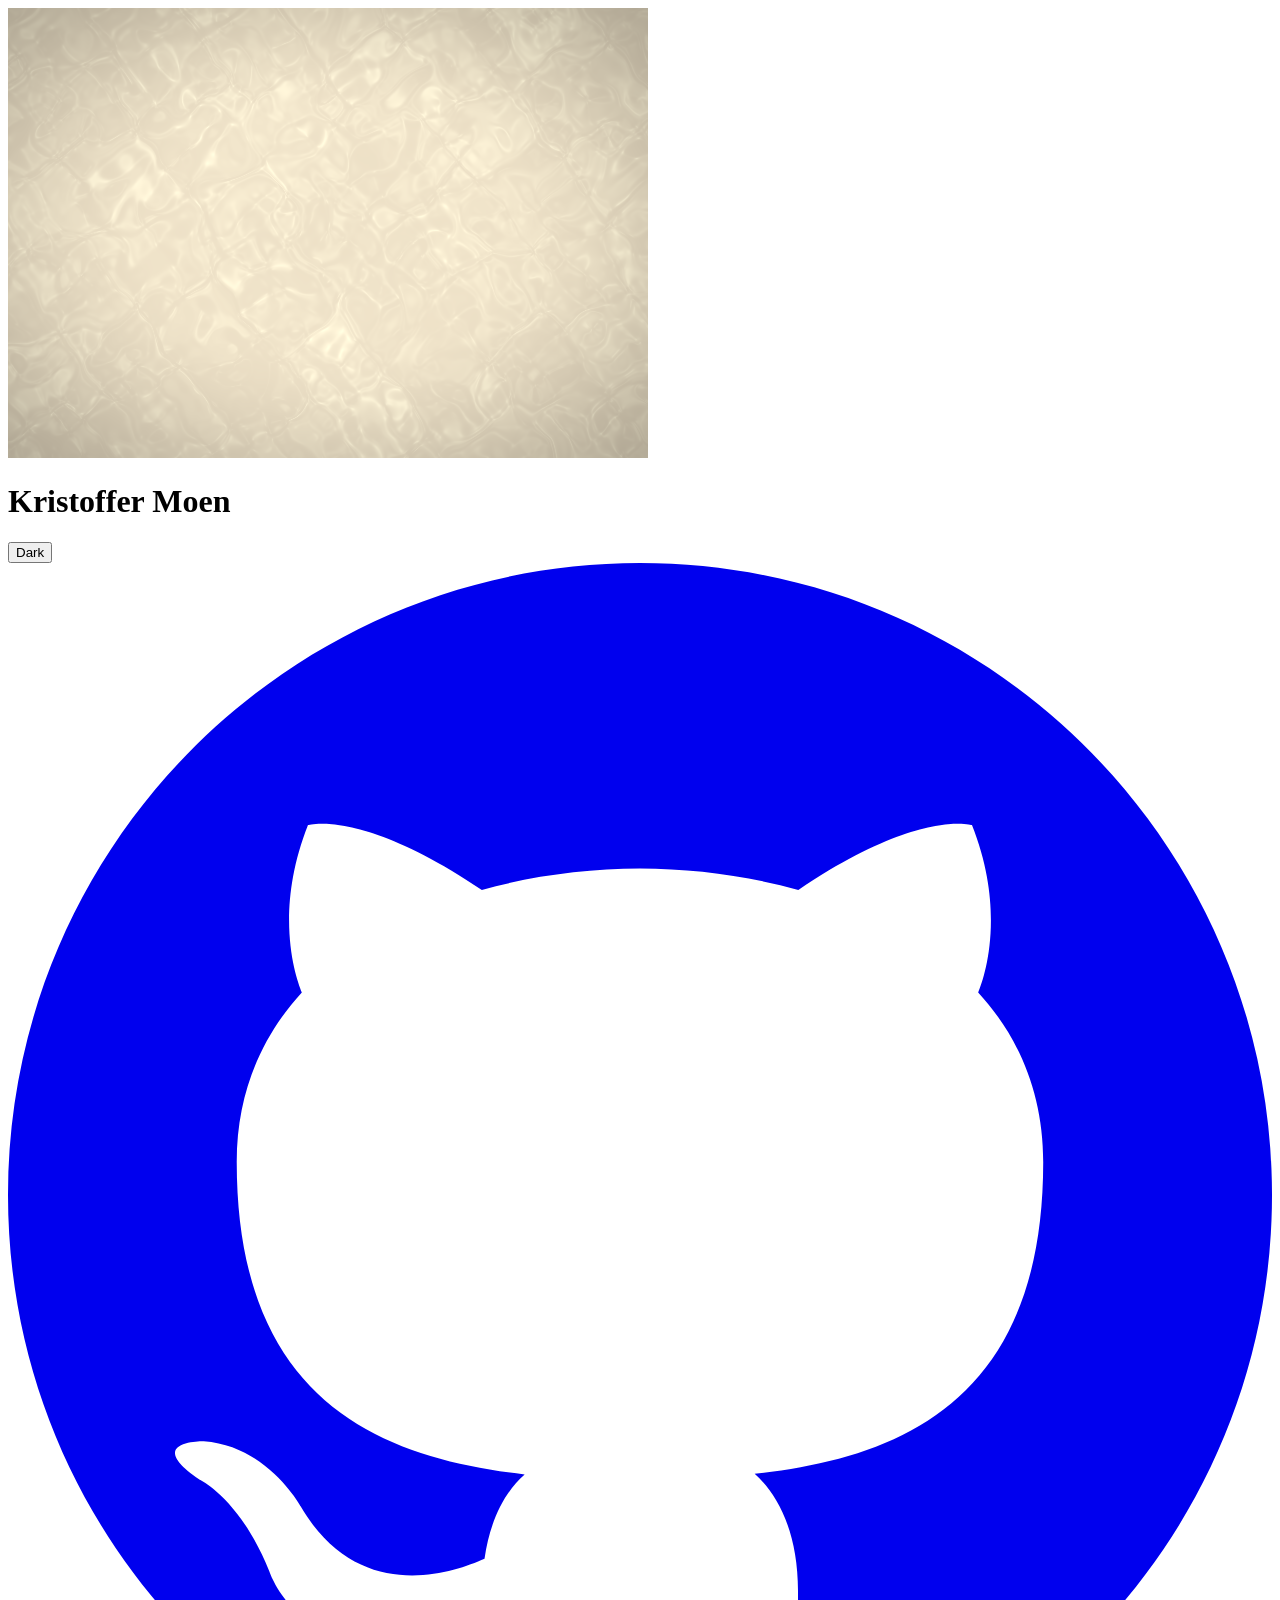
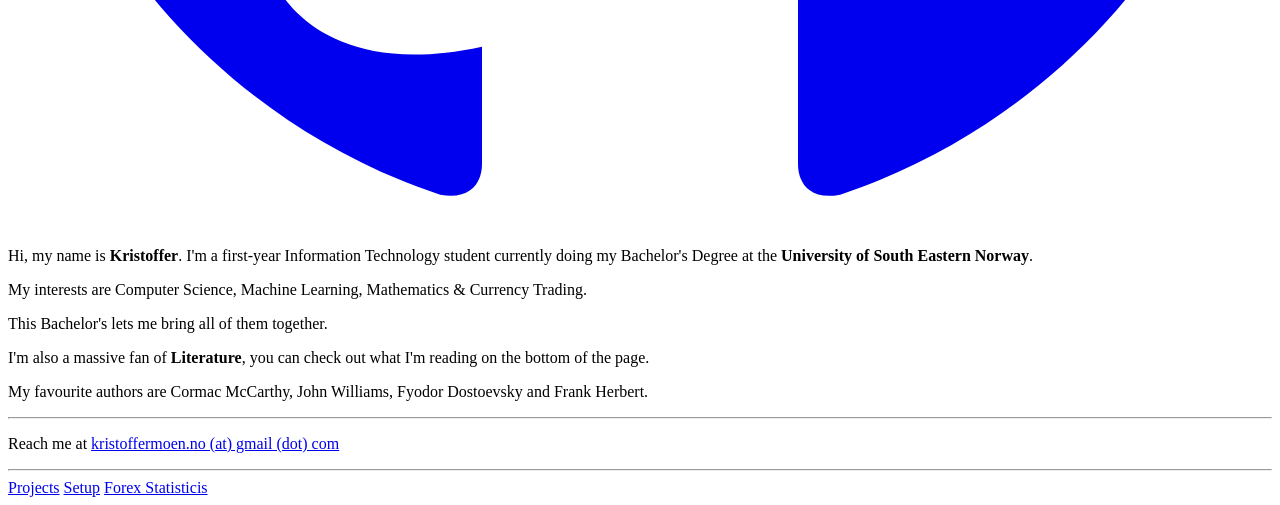
==== index.html @ ff9d9ba9 "More work" ====
<!DOCTYPE html>
<html lang="en" data-theme="light">
<head>
  <meta charset="UTF-8">
  <meta name="viewport" content="width=device-width, initial-scale=1.0">
  <title>Kristoffer Moen</title>
  <link rel="stylesheet" href="CSS/style.css">
</head>
<body>
  <canvas id="caustics"></canvas>
  <div class="container">
    <header>
      <h1>Kristoffer Moen</h1>
      <div class="controls">
        <button class="theme-toggle" aria-label="Toggle theme">
          <span class="light-label">Dark</span>
          <span class="dark-label" style="display: none;">Light</span>
        </button>
        <a href="https://github.com/moen0" class="github-link" target="_blank" rel="noopener noreferrer" aria-label="GitHub">
          <svg viewBox="0 0 24 24" fill="currentColor">
            <path d="M12 0c-6.626 0-12 5.373-12 12 0 5.302 3.438 9.8 8.207 11.387.599.111.793-.261.793-.577v-2.234c-3.338.726-4.033-1.416-4.033-1.416-.546-1.387-1.333-1.756-1.333-1.756-1.089-.745.083-.729.083-.729 1.205.084 1.839 1.237 1.839 1.237 1.07 1.834 2.807 1.304 3.492.997.107-.775.418-1.305.762-1.604-2.665-.305-5.467-1.334-5.467-5.931 0-1.311.469-2.381 1.236-3.221-.124-.303-.535-1.524.117-3.176 0 0 1.008-.322 3.301 1.23.957-.266 1.983-.399 3.003-.404 1.02.005 2.047.138 3.006.404 2.291-1.552 3.297-1.23 3.297-1.23.653 1.653.242 2.874.118 3.176.77.84 1.235 1.911 1.235 3.221 0 4.609-2.807 5.624-5.479 5.921.43.372.823 1.102.823 2.222v3.293c0 .319.192.694.801.576 4.765-1.589 8.199-6.086 8.199-11.386 0-6.627-5.373-12-12-12z"/>
          </svg>
        </a>
      </div>
    </header>

    <main class="bio">
      <p>Hi, my name is <strong>Kristoffer</strong>. I'm a first-year Information Technology student currently doing my Bachelor's Degree at the <strong>University of South Eastern Norway</strong>.</p>

      <p>My interests are Computer Science, Machine Learning, Mathematics & Currency Trading.</p>
      <p>This Bachelor's lets me bring all of them together.</p>

      <p>I'm also a massive fan of <strong>Literature</strong>, you can check out what I'm reading on the bottom of the page.</p>
      <p>My favourite authors are Cormac McCarthy, John Williams, Fyodor Dostoevsky and Frank Herbert.</p>




      <hr>

      <p class="contact">Reach me at <a href="mailto:you@example.com">kristoffermoen.no (at) gmail (dot) com</a></p>
        <hr>
        <div class="nav-links">
            <a href="projects.html">Projects</a>
            <a href="setup.html">Setup</a>
            <a href="forex.html">Forex Statisticis</a>
        </div>
    </main>
  </div>

  <script src="Scripting/caustics.js"></script>
  <script src="Scripting/script.js"></script>
</body>
</html>
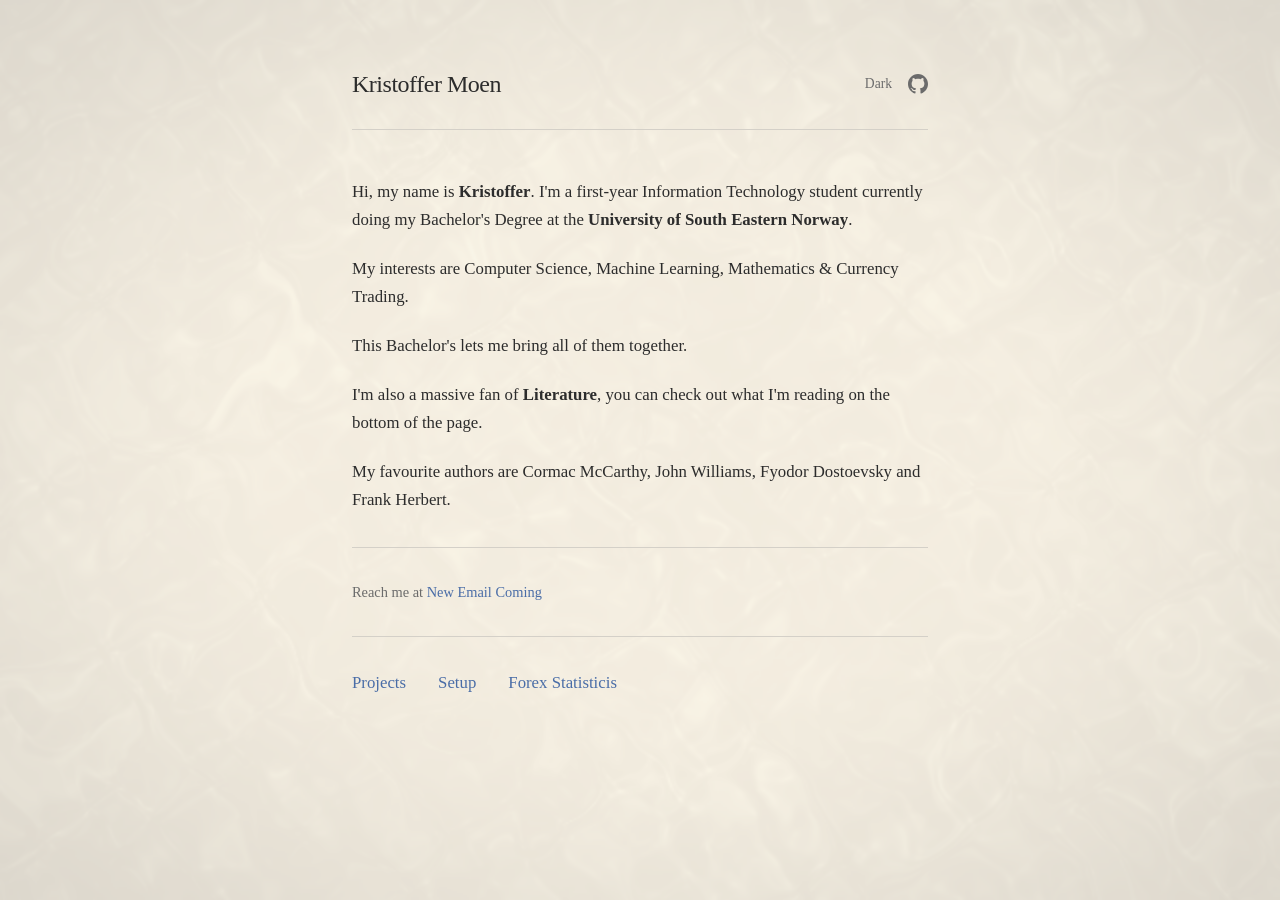
==== commit 9b289bf6: "fix" ====
--- a/index.html
+++ b/index.html
@@ -38,7 +38,7 @@
 
       <hr>
 
-      <p class="contact">Reach me at <a href="mailto:you@example.com">kristoffermoen.no (at) gmail (dot) com</a></p>
+      <p class="contact">Reach me at <a href="mailto:you@example.com">New Email Coming</a></p>
         <hr>
         <div class="nav-links">
             <a href="projects.html">Projects</a>
--- a/CSS/style.css
+++ b/CSS/style.css
@@ -0,0 +1,234 @@
+:root {
+  --bg: #f4f1eb;
+  --text: #2c2c2c;
+  --text-muted: #6b6b6b;
+  --link: #4a6da7;
+  --link-hover: #2c4a7a;
+  --border: #d4d0c8;
+  --accent: #c4785b;
+  --card-bg: rgba(44, 44, 44, 0.04);
+  --card-border: rgba(44, 44, 44, 0.08);
+  --profit: #1a9a6b;
+  --loss: #c94a4a;
+}
+
+[data-theme="dark"] {
+  --bg: #1a1a1a;
+  --text: #e0e0e0;
+  --text-muted: #8a8a8a;
+  --link: #7fa8d4;
+  --link-hover: #a8c5e8;
+  --border: #333;
+  --accent: #d4956e;
+  --card-bg: rgba(255, 255, 255, 0.04);
+  --card-border: rgba(255, 255, 255, 0.06);
+  --profit: #2dd4a0;
+  --loss: #f07070;
+}
+.nav-links {
+  display: flex;
+  gap: 2rem; /* bump this up until it feels right */
+}
+* {
+  margin: 0;
+  padding: 0;
+  box-sizing: border-box;
+}
+
+body {
+  font-family: 'Georgia', 'Times New Roman', serif;
+  background: var(--bg);
+  color: var(--text);
+  line-height: 1.7;
+  min-height: 100vh;
+  transition: background 0.3s ease, color 0.3s ease;
+}
+
+.container {
+  max-width: 640px;
+  margin: 0 auto;
+  padding: 4rem 2rem;
+}
+
+header {
+  display: flex;
+  justify-content: space-between;
+  align-items: center;
+  margin-bottom: 3rem;
+  padding-bottom: 1.5rem;
+  border-bottom: 1px solid var(--border);
+}
+
+h1 {
+  font-size: 1.5rem;
+  font-weight: 400;
+  letter-spacing: -0.02em;
+}
+
+.controls {
+  display: flex;
+  align-items: center;
+  gap: 1rem;
+}
+
+.theme-toggle {
+  background: none;
+  border: none;
+  cursor: pointer;
+  color: var(--text-muted);
+  font-size: 0.85rem;
+  font-family: inherit;
+  transition: color 0.2s ease;
+}
+
+.theme-toggle:hover {
+  color: var(--text);
+}
+
+.github-link {
+  color: var(--text-muted);
+  transition: color 0.2s ease;
+}
+
+.github-link:hover {
+  color: var(--text);
+}
+
+.github-link svg {
+  width: 20px;
+  height: 20px;
+  display: block;
+}
+
+.bio {
+  font-size: 1.05rem;
+}
+
+.bio p {
+  margin-bottom: 1.25rem;
+}
+
+.bio p:last-child {
+  margin-bottom: 0;
+}
+
+a {
+  color: var(--link);
+  text-decoration: none;
+  transition: color 0.2s ease;
+}
+
+a:hover {
+  color: var(--link-hover);
+}
+
+hr {
+  border: none;
+  border-top: 1px solid var(--border);
+  margin: 2rem 0;
+}
+
+.contact {
+  color: var(--text-muted);
+  font-size: 0.9rem;
+}
+
+#caustics {
+  position: fixed;
+  top: 0;
+  left: 0;
+  width: 100%;
+  height: 100%;
+  z-index: -1;
+  opacity: 0.35;
+  pointer-events: none;
+  transition: opacity 0.3s ease;
+}
+
+[data-theme="dark"] #caustics {
+  opacity: 0.18;
+}
+
+
+.stats-grid {
+  display: grid;
+  grid-template-columns: repeat(2, 1fr);
+  gap: 0.75rem;
+  margin-top: 1.25rem;
+}
+
+.stats-grid.triple {
+  grid-template-columns: repeat(3, 1fr);
+}
+
+.stat-box {
+  background: var(--card-bg);
+  border: 1px solid var(--card-border);
+  border-radius: 8px;
+  padding: 1.25rem 1rem;
+  display: flex;
+  flex-direction: column;
+  align-items: center;
+  gap: 0.6rem;
+  transition: background 0.3s ease, border-color 0.3s ease;
+}
+
+.stat-box:hover {
+  border-color: var(--text-muted);
+}
+
+.stat-label {
+  font-size: 0.78rem;
+  color: var(--text-muted);
+  letter-spacing: 0.03em;
+  text-transform: uppercase;
+}
+
+.stat-value {
+  font-size: 1.35rem;
+  font-weight: 600;
+  color: var(--text);
+  font-variant-numeric: tabular-nums;
+}
+
+.stat-wide .stat-value {
+  font-size: 1.5rem;
+}
+
+.stat-value.profit {
+  color: var(--profit);
+}
+
+.stat-value.loss {
+  color: var(--loss);
+}
+
+/* ── Responsive ── */
+
+@media (max-width: 480px) {
+  .stats-grid.triple {
+    grid-template-columns: repeat(2, 1fr);
+  }
+
+  .stat-value {
+    font-size: 1.1rem;
+  }
+
+  .stat-wide .stat-value {
+    font-size: 1.25rem;
+  }
+}
+
+.breadcrumb {
+  font-size: 0.85rem;
+  color: var(--text-muted);
+  margin-bottom: 2rem;
+}
+
+.breadcrumb a {
+  color: var(--link);
+}
+
+.breadcrumb .separator {
+  margin: 0 0.4rem;
+}
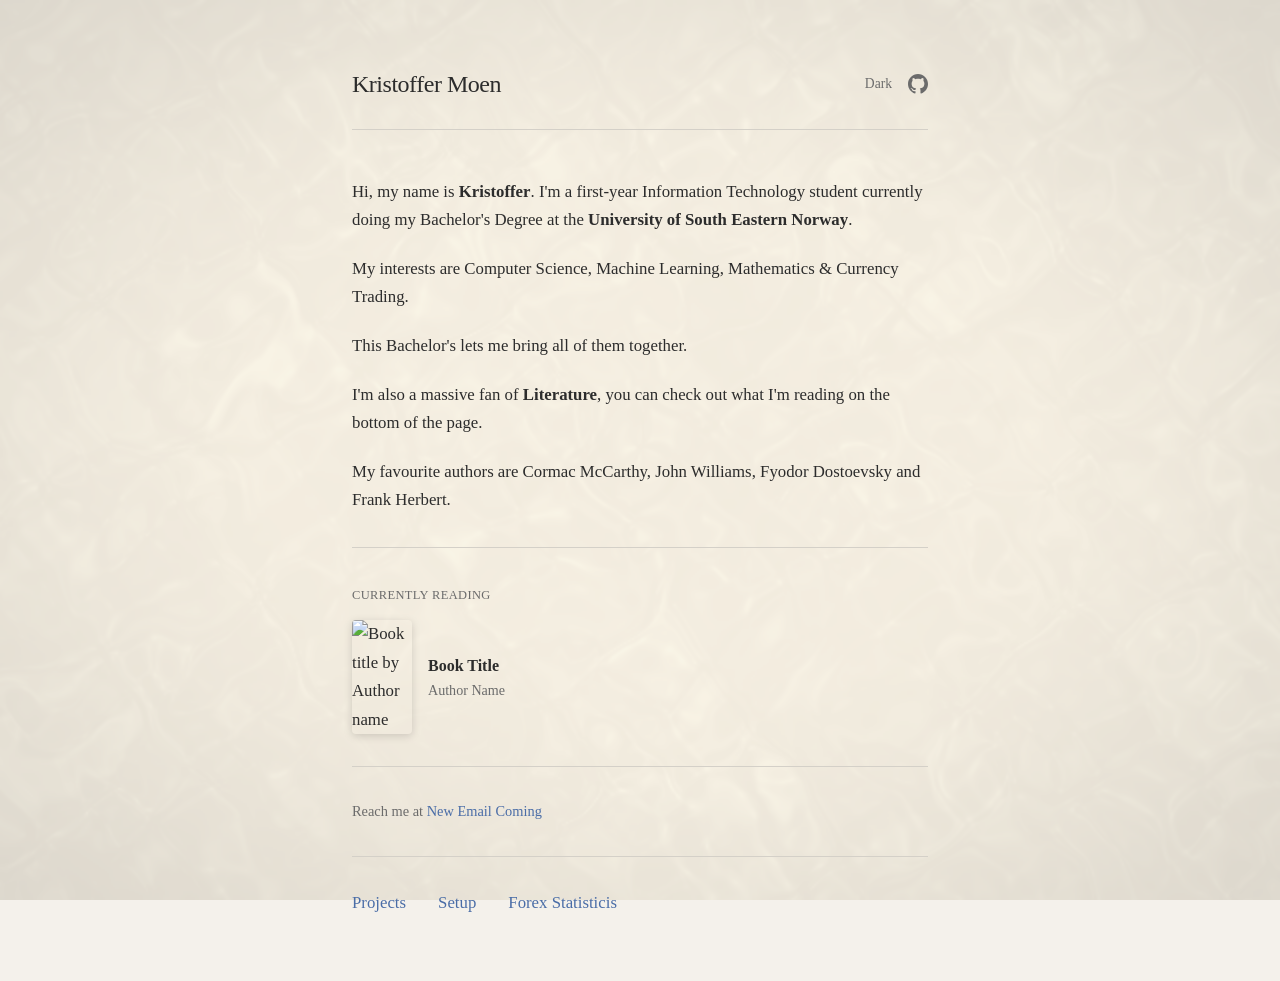
==== commit daf16eb5: "book api" ====
--- a/index.html
+++ b/index.html
@@ -34,12 +34,22 @@
       <p>My favourite authors are Cormac McCarthy, John Williams, Fyodor Dostoevsky and Frank Herbert.</p>
 
 
+      <hr>
+      <div class="currently-reading">
+        <span class="reading-label">Currently reading</span>
+        <div class="book">
+          <img src="images/book-cover.jpg" alt="Book title by Author name">
+          <div class="book-info">
+            <span class="book-title">Book Title</span>
+            <span class="book-author">Author Name</span>
+          </div>
+        </div>
+      </div>
 
+        <hr>
+          <p class="contact">Reach me at <a href="mailto:you@example.com">New Email Coming</a></p>
+        <hr>
 
-      <hr>
-
-      <p class="contact">Reach me at <a href="mailto:you@example.com">New Email Coming</a></p>
-        <hr>
         <div class="nav-links">
             <a href="projects.html">Projects</a>
             <a href="setup.html">Setup</a>
--- a/CSS/style.css
+++ b/CSS/style.css
@@ -231,4 +231,40 @@
 
 .breadcrumb .separator {
   margin: 0 0.4rem;
+}
+
+.currently-reading {
+  margin-top: 0.5rem;
+}
+
+.reading-label {
+  font-size: 0.78rem;
+  text-transform: uppercase;
+  letter-spacing: 0.03em;
+  color: var(--text-muted);
+}
+
+.book {
+  display: flex;
+  align-items: center;
+  gap: 1rem;
+  margin-top: 0.75rem;
+}
+
+.book img {
+  width: 60px;
+  border-radius: 4px;
+  box-shadow: 0 2px 8px rgba(0, 0, 0, 0.15);
+}
+
+.book-title {
+  display: block;
+  font-weight: 600;
+  font-size: 1rem;
+}
+
+.book-author {
+  display: block;
+  color: var(--text-muted);
+  font-size: 0.88rem;
 }
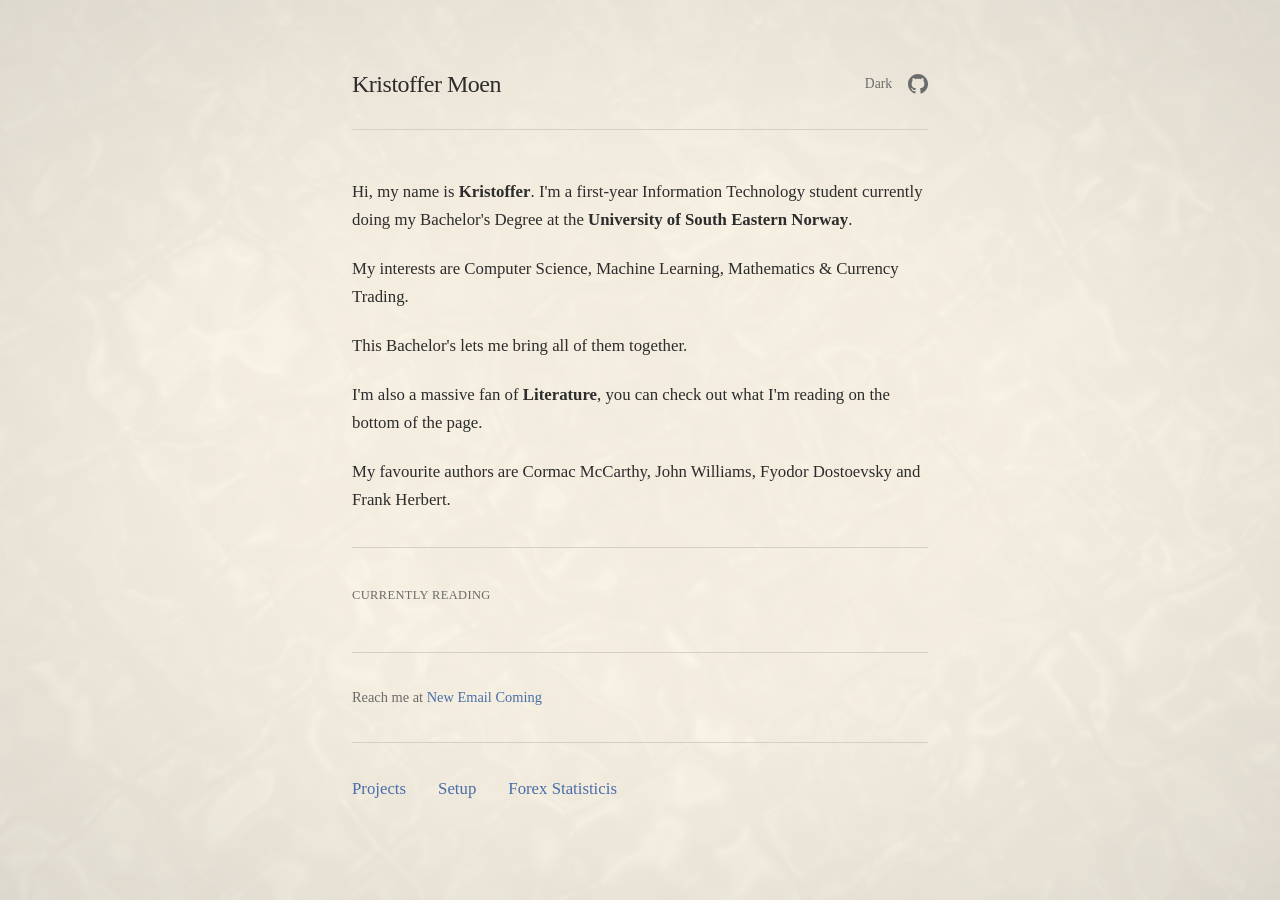
==== commit 0853b218: "fix" ====
--- a/index.html
+++ b/index.html
@@ -38,10 +38,10 @@
       <div class="currently-reading">
         <span class="reading-label">Currently reading</span>
         <div class="book">
-          <img src="images/book-cover.jpg" alt="Book title by Author name">
+          <img src="" alt="">
           <div class="book-info">
-            <span class="book-title">Book Title</span>
-            <span class="book-author">Author Name</span>
+            <span class="book-title"></span>
+            <span class="book-author"></span>
           </div>
         </div>
       </div>
@@ -58,6 +58,7 @@
     </main>
   </div>
 
+  <script src="Scripting/book.js"></script>
   <script src="Scripting/caustics.js"></script>
   <script src="Scripting/script.js"></script>
 </body>
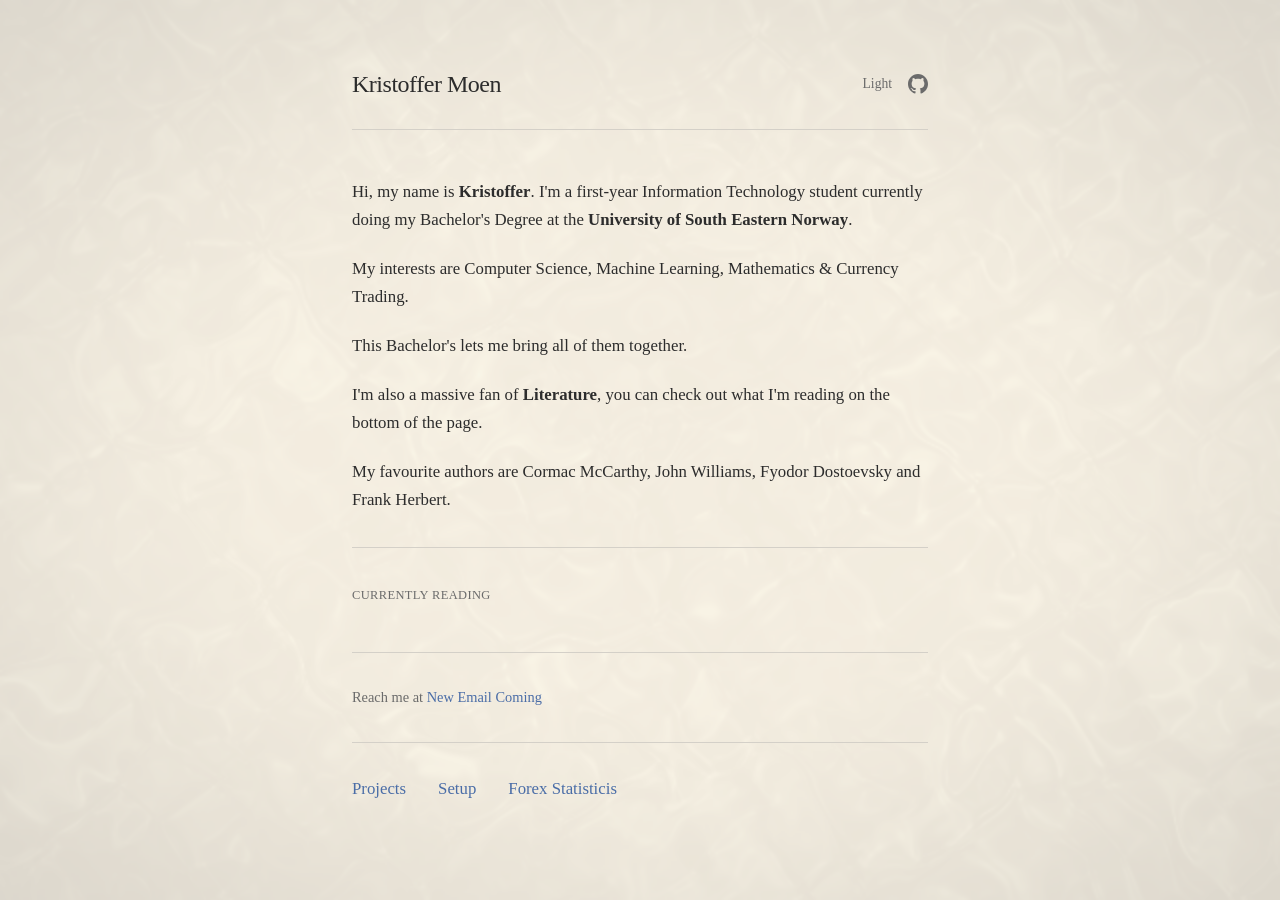
==== commit adfd1244: "text fix" ====
--- a/index.html
+++ b/index.html
@@ -13,8 +13,8 @@
       <h1>Kristoffer Moen</h1>
       <div class="controls">
         <button class="theme-toggle" aria-label="Toggle theme">
-          <span class="light-label">Dark</span>
-          <span class="dark-label" style="display: none;">Light</span>
+          <span class="light-label">Light</span>
+          <span class="dark-label" style="display: none;">Dark</span>
         </button>
         <a href="https://github.com/moen0" class="github-link" target="_blank" rel="noopener noreferrer" aria-label="GitHub">
           <svg viewBox="0 0 24 24" fill="currentColor">
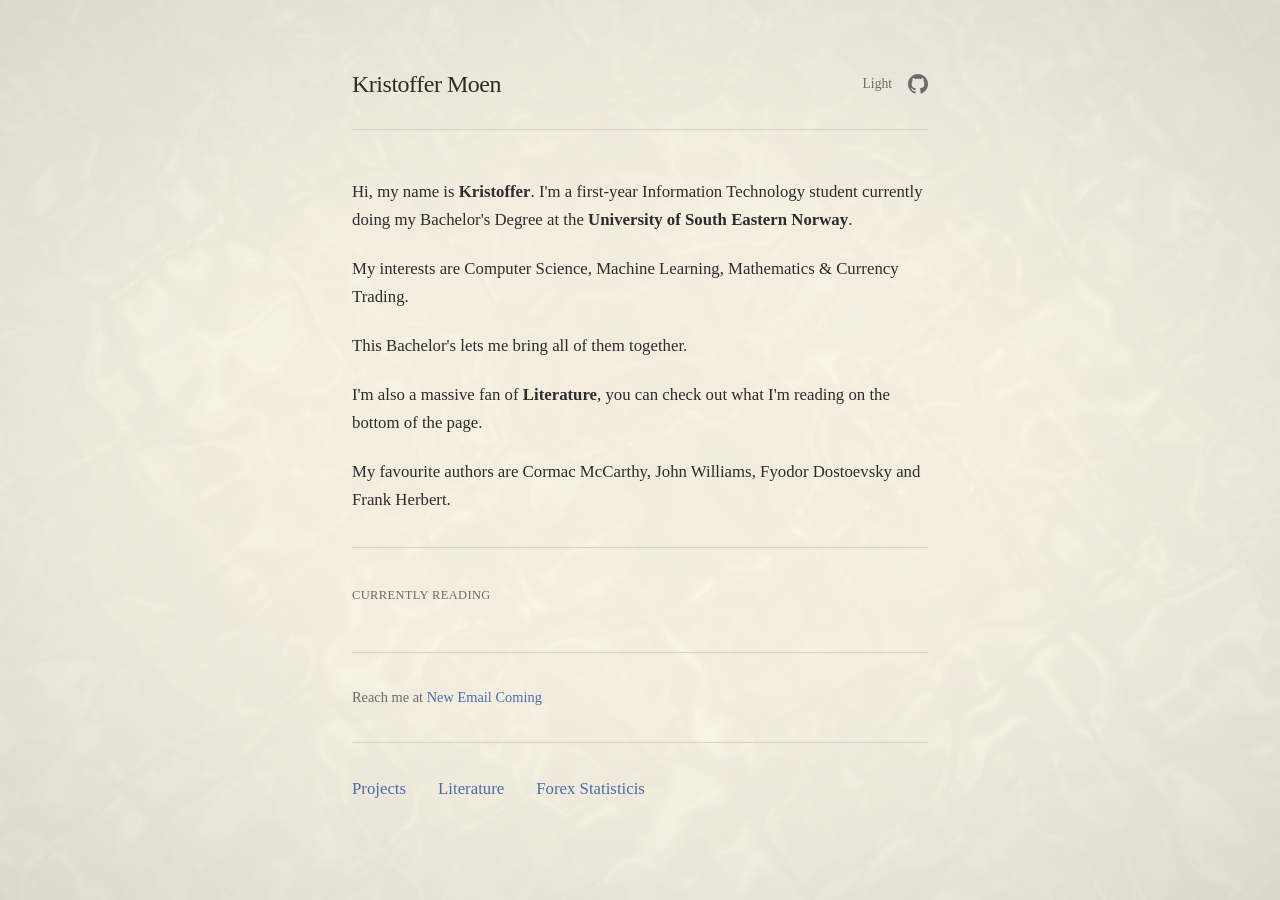
==== commit 94b5b6f1: "updated project pages" ====
--- a/index.html
+++ b/index.html
@@ -52,7 +52,7 @@
 
         <div class="nav-links">
             <a href="projects.html">Projects</a>
-            <a href="setup.html">Setup</a>
+            <a href="literature.html">Literature</a>
             <a href="forex.html">Forex Statisticis</a>
         </div>
     </main>
--- a/CSS/style.css
+++ b/CSS/style.css
@@ -267,4 +267,395 @@
   display: block;
   color: var(--text-muted);
   font-size: 0.88rem;
+}
+
+.heading {
+  font-size: 2.8rem;
+  font-weight: 700;
+  letter-spacing: -0.03em;
+  margin-bottom: 2rem;
+  position: relative;
+  display: inline-block;
+}
+
+/* ── Projects css ── */
+
+.projects-container {
+  max-width: 960px;
+}
+
+
+.projects-heading em {
+  font-style: italic;
+  color: var(--accent);
+  position: relative;
+}
+
+.projects-heading em::after {
+  content: '';
+  position: absolute;
+  left: -10%;
+  top: -20%;
+  width: 120%;
+  height: 140%;
+  background: var(--accent);
+  opacity: 0.12;
+  filter: blur(20px);
+  border-radius: 50%;
+  pointer-events: none;
+  z-index: -1;
+}
+
+[data-theme="dark"] .projects-heading em::after {
+  opacity: 0.2;
+  filter: blur(28px);
+}
+
+
+.filter-tabs {
+  display: flex;
+  gap: 0.5rem;
+  margin-bottom: 2rem;
+  flex-wrap: wrap;
+}
+
+.filter-btn {
+  background: none;
+  border: 1px solid var(--card-border);
+  border-radius: 20px;
+  padding: 0.4rem 1rem;
+  font-family: inherit;
+  font-size: 0.78rem;
+  letter-spacing: 0.04em;
+  text-transform: uppercase;
+  color: var(--text-muted);
+  cursor: pointer;
+  transition: all 0.25s ease;
+}
+
+.filter-btn:hover {
+  border-color: var(--text-muted);
+  color: var(--text);
+}
+
+.filter-btn.active {
+  background: var(--accent);
+  border-color: var(--accent);
+  color: #fff;
+}
+
+[data-theme="dark"] .filter-btn.active {
+  color: #1a1a1a;
+}
+
+
+.bento-grid {
+  display: grid;
+  grid-template-columns: repeat(3, 1fr);
+  gap: 1rem;
+}
+
+.project-card {
+  background: var(--card-bg);
+  border: 1px solid var(--card-border);
+  border-radius: 10px;
+  padding: 1.5rem;
+  position: relative;
+  overflow: hidden;
+  cursor: pointer;
+  transition: border-color 0.3s ease, transform 0.25s ease, box-shadow 0.3s ease;
+  display: flex;
+  flex-direction: column;
+  justify-content: flex-end;
+  min-height: 220px;
+}
+
+.project-card:hover {
+  border-color: var(--accent);
+  transform: translateY(-3px);
+  box-shadow: 0 8px 30px rgba(0, 0, 0, 0.08);
+}
+
+[data-theme="dark"] .project-card:hover {
+  box-shadow: 0 8px 30px rgba(0, 0, 0, 0.3);
+}
+
+.project-card.large {
+  grid-column: span 2;
+  grid-row: span 2;
+  min-height: 400px;
+  padding: 2rem;
+}
+
+.project-card.wide {
+  grid-column: span 2;
+  min-height: 220px;
+}
+
+.card-number {
+  position: absolute;
+  top: 0.5rem;
+  right: 1rem;
+  font-size: 4rem;
+  font-weight: 700;
+  color: var(--text);
+  opacity: 0.04;
+  line-height: 1;
+  pointer-events: none;
+  user-select: none;
+}
+
+.project-card.large .card-number {
+  font-size: 7rem;
+  top: 0.5rem;
+  right: 1.5rem;
+}
+
+.card-content {
+  position: relative;
+  z-index: 1;
+}
+
+.card-meta {
+  font-size: 0.72rem;
+  letter-spacing: 0.06em;
+  text-transform: uppercase;
+  color: var(--accent);
+  display: block;
+  margin-bottom: 0.4rem;
+}
+
+.card-title {
+  font-size: 1.3rem;
+  font-weight: 600;
+  letter-spacing: -0.01em;
+  margin-bottom: 0.5rem;
+  line-height: 1.3;
+}
+
+.project-card.large .card-title {
+  font-size: 1.8rem;
+}
+
+.card-desc {
+  font-size: 0.88rem;
+  color: var(--text-muted);
+  line-height: 1.5;
+  margin-bottom: 0.75rem;
+}
+
+.card-tags {
+  display: flex;
+  flex-wrap: wrap;
+  gap: 0.4rem;
+}
+
+.tag {
+  font-size: 0.7rem;
+  letter-spacing: 0.04em;
+  text-transform: uppercase;
+  padding: 0.25rem 0.6rem;
+  border: 1px solid var(--card-border);
+  border-radius: 4px;
+  color: var(--text-muted);
+}
+
+.project-card.hidden {
+  display: none;
+}
+
+
+.modal-overlay {
+  position: fixed;
+  top: 0;
+  left: 0;
+  width: 100%;
+  height: 100%;
+  background: rgba(0, 0, 0, 0.5);
+  z-index: 100;
+  display: flex;
+  align-items: center;
+  justify-content: center;
+  opacity: 0;
+  visibility: hidden;
+  transition: opacity 0.3s ease, visibility 0.3s ease;
+  backdrop-filter: blur(4px);
+}
+
+.modal-overlay.active {
+  opacity: 1;
+  visibility: visible;
+}
+
+.modal {
+  background: var(--bg);
+  border: 1px solid var(--card-border);
+  border-radius: 14px;
+  padding: 2.5rem;
+  max-width: 580px;
+  width: 90%;
+  position: relative;
+  transform: translateY(20px) scale(0.97);
+  transition: transform 0.3s ease;
+  box-shadow: 0 20px 60px rgba(0, 0, 0, 0.15);
+}
+
+[data-theme="dark"] .modal {
+  box-shadow: 0 20px 60px rgba(0, 0, 0, 0.5);
+}
+
+.modal-overlay.active .modal {
+  transform: translateY(0) scale(1);
+}
+
+.modal-close {
+  position: absolute;
+  top: 1.25rem;
+  right: 1.25rem;
+  background: var(--card-bg);
+  border: 1px solid var(--card-border);
+  border-radius: 50%;
+  width: 36px;
+  height: 36px;
+  display: flex;
+  align-items: center;
+  justify-content: center;
+  cursor: pointer;
+  font-size: 1.2rem;
+  color: var(--text-muted);
+  transition: border-color 0.2s ease, color 0.2s ease;
+  font-family: inherit;
+  line-height: 1;
+}
+
+.modal-close:hover {
+  border-color: var(--text-muted);
+  color: var(--text);
+}
+
+.modal-meta {
+  font-size: 0.72rem;
+  letter-spacing: 0.06em;
+  text-transform: uppercase;
+  color: var(--accent);
+  display: block;
+  margin-bottom: 0.5rem;
+}
+
+.modal-title {
+  font-size: 1.8rem;
+  font-weight: 600;
+  letter-spacing: -0.02em;
+  margin-bottom: 1rem;
+  line-height: 1.2;
+  padding-right: 2rem;
+}
+
+.modal-desc {
+  font-size: 0.95rem;
+  color: var(--text-muted);
+  line-height: 1.7;
+  margin-bottom: 1.25rem;
+}
+
+.modal-tags {
+  display: flex;
+  flex-wrap: wrap;
+  gap: 0.4rem;
+  margin-bottom: 1.5rem;
+}
+
+.modal-tags .tag {
+  font-size: 0.72rem;
+}
+
+.modal-links {
+  display: flex;
+  gap: 0.75rem;
+  flex-wrap: wrap;
+}
+
+.modal-link {
+  display: inline-block;
+  padding: 0.6rem 1.4rem;
+  border-radius: 8px;
+  font-size: 0.85rem;
+  font-family: inherit;
+  text-decoration: none;
+  transition: all 0.25s ease;
+}
+
+.modal-link.primary {
+  background: var(--accent);
+  color: #fff;
+  border: 1px solid var(--accent);
+}
+
+[data-theme="dark"] .modal-link.primary {
+  color: #1a1a1a;
+}
+
+.modal-link.primary:hover {
+  opacity: 0.85;
+  color: #fff;
+}
+
+[data-theme="dark"] .modal-link.primary:hover {
+  color: #1a1a1a;
+}
+
+.modal-link.secondary {
+  background: none;
+  border: 1px solid var(--card-border);
+  color: var(--text-muted);
+}
+
+.modal-link.secondary:hover {
+  border-color: var(--text-muted);
+  color: var(--text);
+}
+
+/* ── Responsive ── */
+
+@media (max-width: 768px) {
+  .projects-container {
+    max-width: 100%;
+  }
+
+  .projects-heading {
+    font-size: 2rem;
+  }
+
+  .bento-grid {
+    grid-template-columns: repeat(2, 1fr);
+  }
+
+  .project-card.large {
+    grid-column: span 2;
+    grid-row: span 1;
+    min-height: 260px;
+  }
+
+  .project-card.wide {
+    grid-column: span 2;
+  }
+}
+
+@media (max-width: 480px) {
+  .bento-grid {
+    grid-template-columns: 1fr;
+  }
+
+  .project-card.large,
+  .project-card.wide {
+    grid-column: span 1;
+  }
+
+  .modal {
+    padding: 1.75rem;
+  }
+
+  .modal-title {
+    font-size: 1.4rem;
+  }
 }
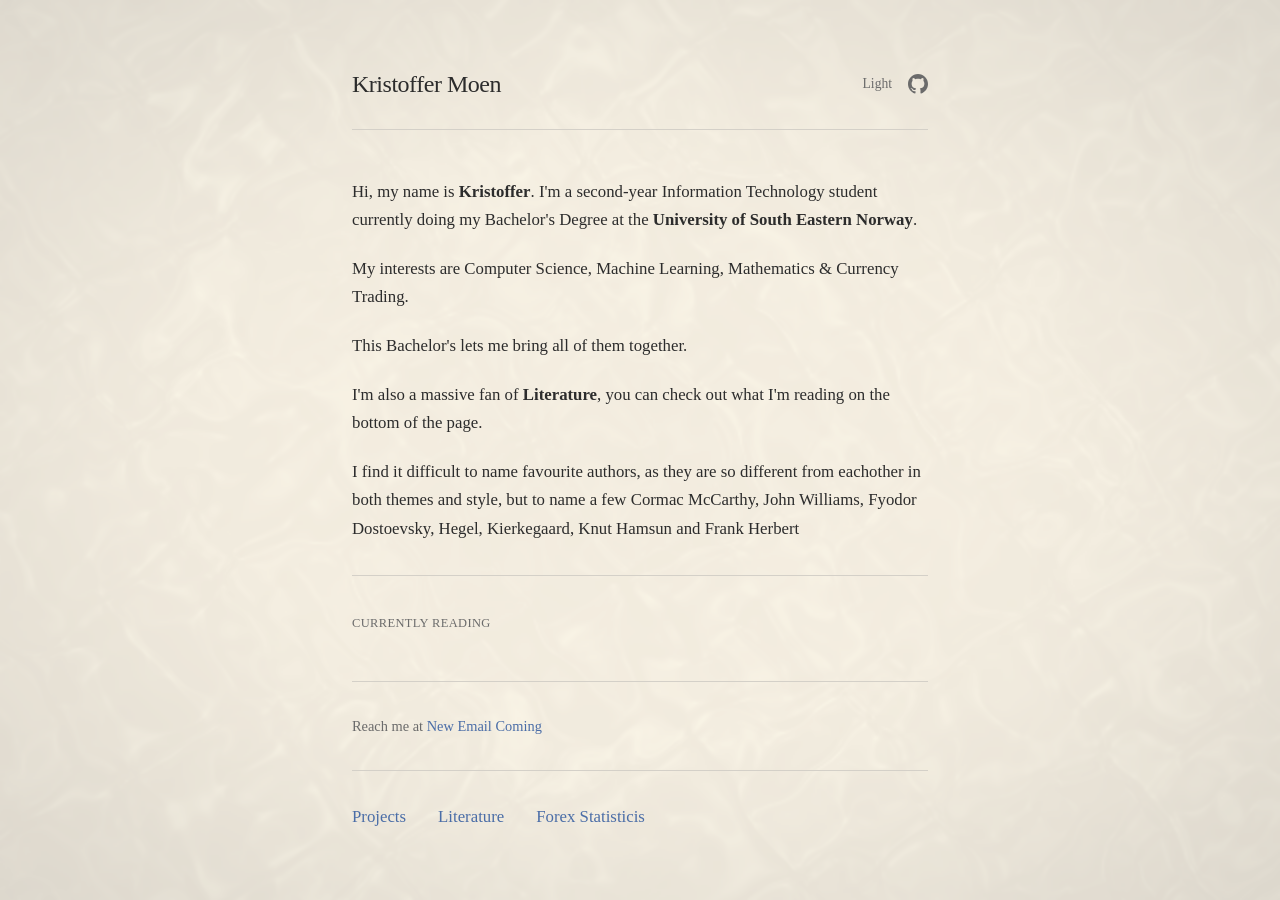
==== commit 1d20ea3c: "updated project pages" ====
--- a/index.html
+++ b/index.html
@@ -25,13 +25,13 @@
     </header>
 
     <main class="bio">
-      <p>Hi, my name is <strong>Kristoffer</strong>. I'm a first-year Information Technology student currently doing my Bachelor's Degree at the <strong>University of South Eastern Norway</strong>.</p>
+      <p>Hi, my name is <strong>Kristoffer</strong>. I'm a second-year Information Technology student currently doing my Bachelor's Degree at the <strong>University of South Eastern Norway</strong>.</p>
 
       <p>My interests are Computer Science, Machine Learning, Mathematics & Currency Trading.</p>
       <p>This Bachelor's lets me bring all of them together.</p>
 
       <p>I'm also a massive fan of <strong>Literature</strong>, you can check out what I'm reading on the bottom of the page.</p>
-      <p>My favourite authors are Cormac McCarthy, John Williams, Fyodor Dostoevsky and Frank Herbert.</p>
+      <p>I find it difficult to name favourite authors, as they are so different from eachother in both themes and style, but to name a few  Cormac McCarthy, John Williams, Fyodor Dostoevsky, Hegel, Kierkegaard, Knut Hamsun and Frank Herbert</p>
 
 
       <hr>
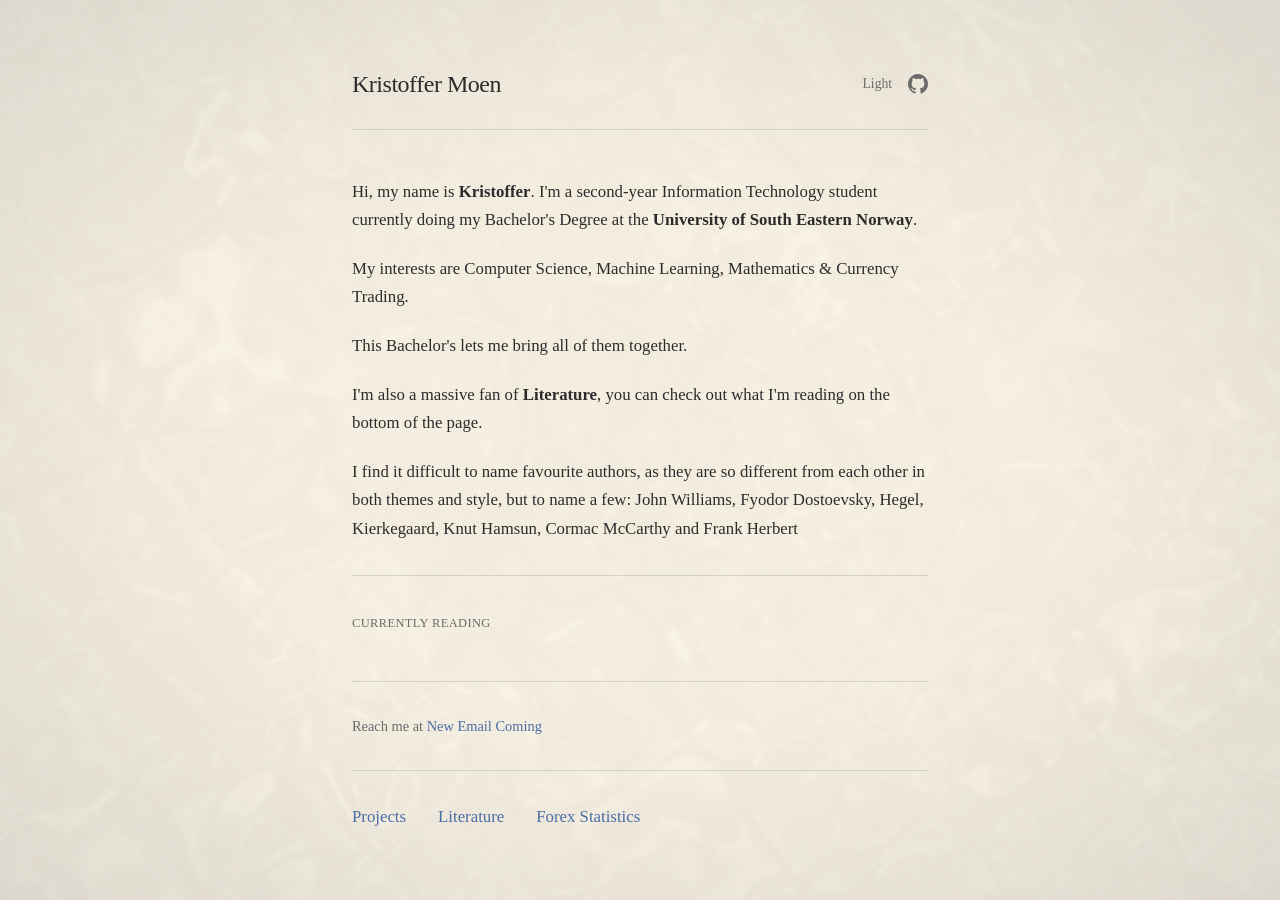
==== commit 165f7b43: "Projects page update" ====
--- a/index.html
+++ b/index.html
@@ -31,7 +31,7 @@
       <p>This Bachelor's lets me bring all of them together.</p>
 
       <p>I'm also a massive fan of <strong>Literature</strong>, you can check out what I'm reading on the bottom of the page.</p>
-      <p>I find it difficult to name favourite authors, as they are so different from eachother in both themes and style, but to name a few  Cormac McCarthy, John Williams, Fyodor Dostoevsky, Hegel, Kierkegaard, Knut Hamsun and Frank Herbert</p>
+      <p>I find it difficult to name favourite authors, as they are so different from each other in both themes and style, but to name a few: John Williams, Fyodor Dostoevsky, Hegel, Kierkegaard, Knut Hamsun, Cormac McCarthy and Frank Herbert</p>
 
 
       <hr>
@@ -53,7 +53,7 @@
         <div class="nav-links">
             <a href="projects.html">Projects</a>
             <a href="literature.html">Literature</a>
-            <a href="forex.html">Forex Statisticis</a>
+            <a href="forex.html">Forex Statistics</a>
         </div>
     </main>
   </div>
--- a/CSS/style.css
+++ b/CSS/style.css
@@ -5,11 +5,13 @@
   --link: #4a6da7;
   --link-hover: #2c4a7a;
   --border: #d4d0c8;
-  --accent: #c4785b;
+  --accent: #8a5c9e;
   --card-bg: rgba(44, 44, 44, 0.04);
   --card-border: rgba(44, 44, 44, 0.08);
   --profit: #1a9a6b;
   --loss: #c94a4a;
+  --font-mono: ui-monospace, 'SF Mono', SFMono-Regular, Menlo, monospace;
+  --font-serif: Georgia, 'Times New Roman', serif;
 }
 
 [data-theme="dark"] {
@@ -19,7 +21,7 @@
   --link: #7fa8d4;
   --link-hover: #a8c5e8;
   --border: #333;
-  --accent: #d4956e;
+  --accent: #a385b8;
   --card-bg: rgba(255, 255, 255, 0.04);
   --card-border: rgba(255, 255, 255, 0.06);
   --profit: #2dd4a0;
@@ -164,7 +166,7 @@
 .stat-box {
   background: var(--card-bg);
   border: 1px solid var(--card-border);
-  border-radius: 8px;
+  border-radius: 0;
   padding: 1.25rem 1rem;
   display: flex;
   flex-direction: column;
@@ -253,7 +255,7 @@
 
 .book img {
   width: 60px;
-  border-radius: 4px;
+  border-radius: 0;
   box-shadow: 0 2px 8px rgba(0, 0, 0, 0.15);
 }
 
@@ -322,7 +324,7 @@
 .filter-btn {
   background: none;
   border: 1px solid var(--card-border);
-  border-radius: 20px;
+  border-radius: 0;
   padding: 0.4rem 1rem;
   font-family: inherit;
   font-size: 0.78rem;
@@ -358,7 +360,7 @@
 .project-card {
   background: var(--card-bg);
   border: 1px solid var(--card-border);
-  border-radius: 10px;
+  border-radius: 0;
   padding: 1.5rem;
   position: relative;
   overflow: hidden;
@@ -396,17 +398,18 @@
   position: absolute;
   top: 0.5rem;
   right: 1rem;
-  font-size: 4rem;
+  font-size: 3.5rem;
   font-weight: 700;
-  color: var(--text);
-  opacity: 0.04;
+  font-family: var(--font-mono, ui-monospace, monospace);
+  color: var(--accent);
+  opacity: 0.35;
   line-height: 1;
   pointer-events: none;
   user-select: none;
 }
 
 .project-card.large .card-number {
-  font-size: 7rem;
+  font-size: 6rem;
   top: 0.5rem;
   right: 1.5rem;
 }
@@ -456,7 +459,7 @@
   text-transform: uppercase;
   padding: 0.25rem 0.6rem;
   border: 1px solid var(--card-border);
-  border-radius: 4px;
+  border-radius: 0;
   color: var(--text-muted);
 }
 
@@ -490,7 +493,7 @@
 .modal {
   background: var(--bg);
   border: 1px solid var(--card-border);
-  border-radius: 14px;
+  border-radius: 0;
   padding: 2.5rem;
   max-width: 580px;
   width: 90%;
@@ -514,7 +517,7 @@
   right: 1.25rem;
   background: var(--card-bg);
   border: 1px solid var(--card-border);
-  border-radius: 50%;
+  border-radius: 0;
   width: 36px;
   height: 36px;
   display: flex;
@@ -578,7 +581,7 @@
 .modal-link {
   display: inline-block;
   padding: 0.6rem 1.4rem;
-  border-radius: 8px;
+  border-radius: 0;
   font-size: 0.85rem;
   font-family: inherit;
   text-decoration: none;
